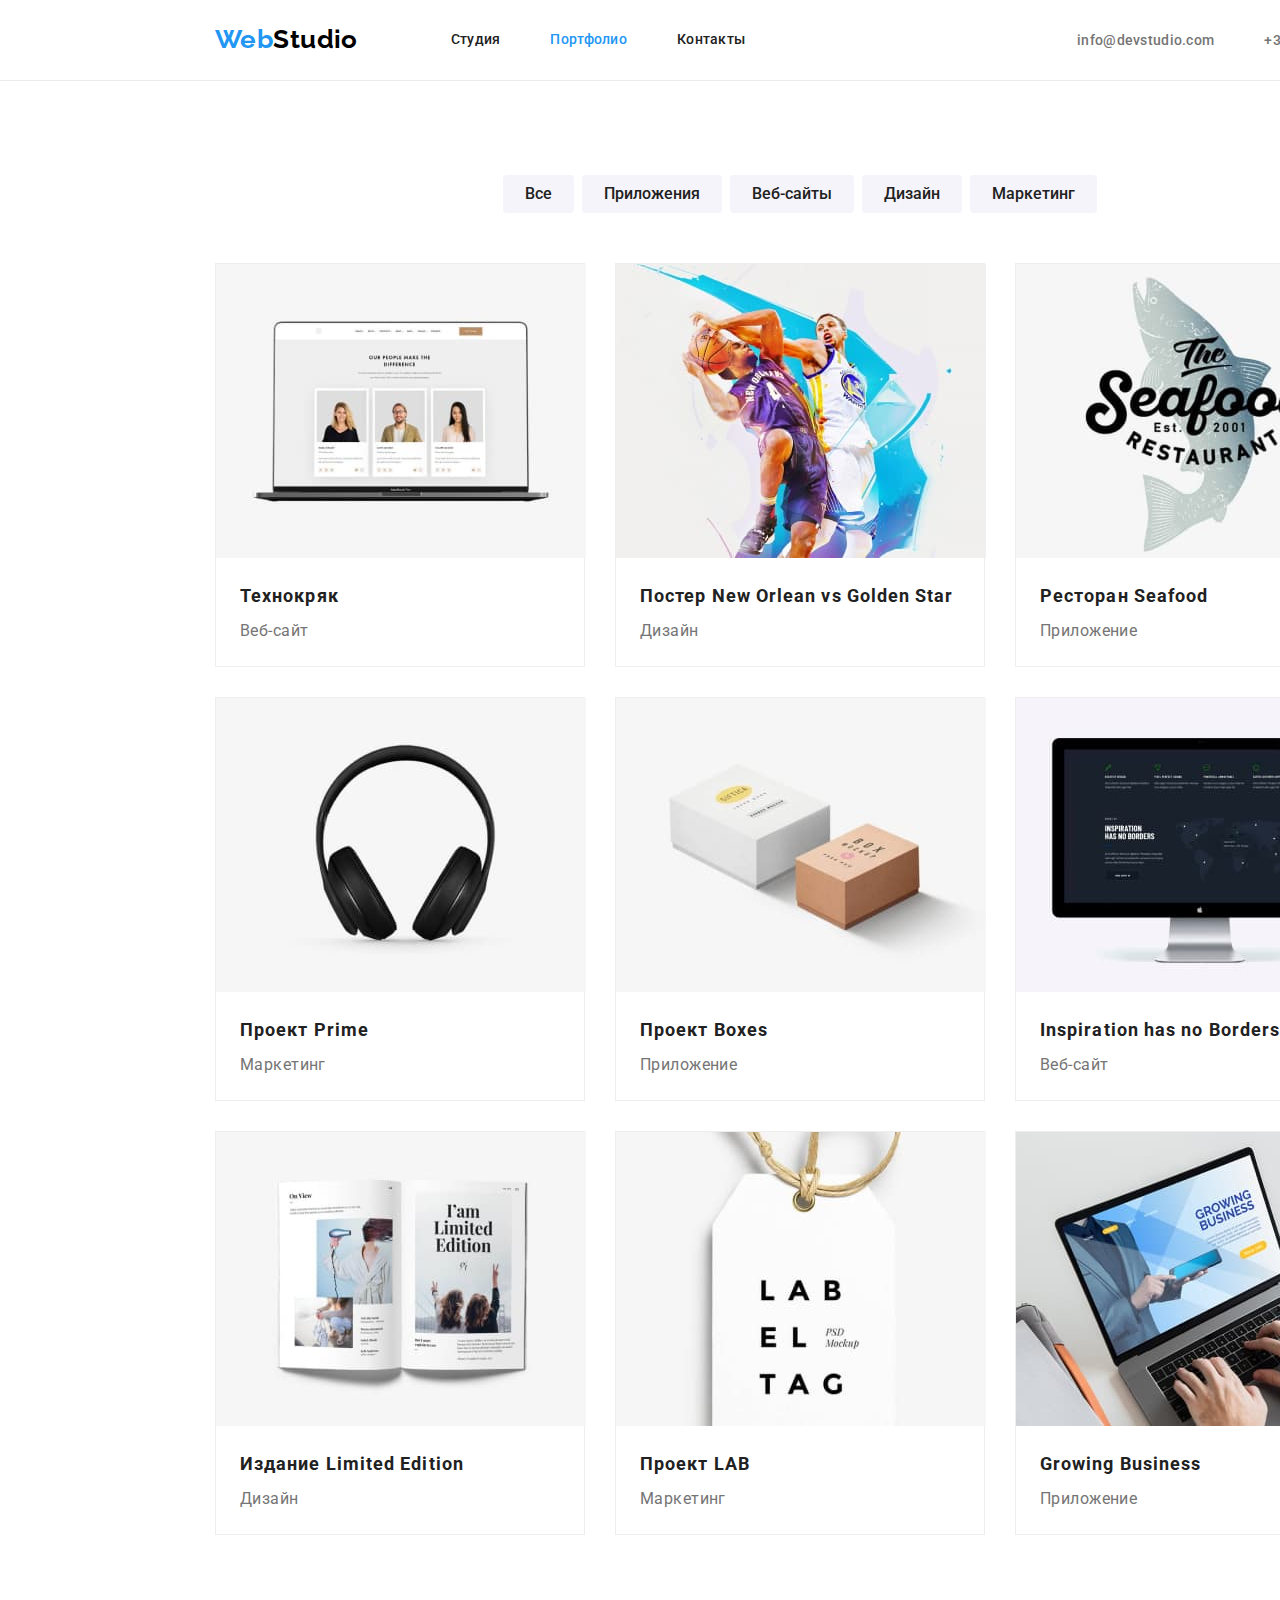
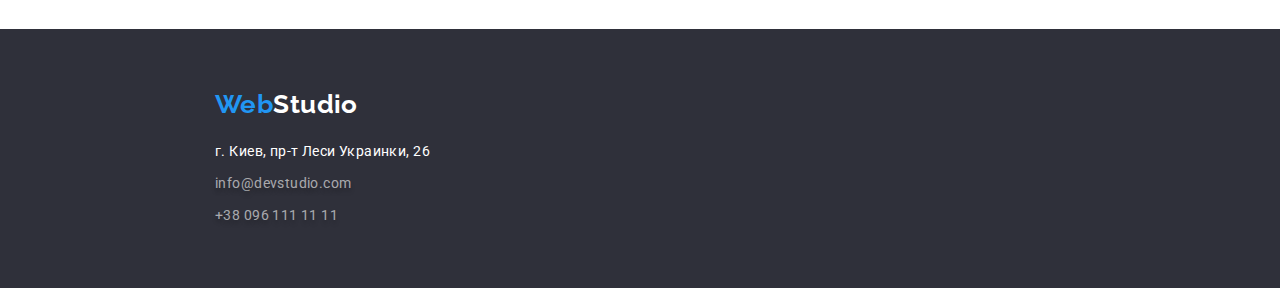
==== portfolio.html @ 07d48ff0 "Скопировал файлы для работы с ДЗ№4" ====
<!DOCTYPE html>
<html lang="ru">
<head>
    <meta charset="UTF-8">
    <meta http-equiv="X-UA-Compatible" content="IE=edge">
    <meta name="viewport" content="width=device-width, initial-scale=1.0">
    <title>Портфолио</title>
    <link rel="preconnect" href="https://fonts.googleapis.com">
    <link rel="preconnect" href="https://fonts.gstatic.com" crossorigin>
    <link href="https://fonts.googleapis.com/css2?family=Raleway:wght@700&family=Roboto:wght@400;500;700;900&display=swap"
        rel="stylesheet">
    <link rel="stylesheet" href="./css/modern-normalize.css">
    <link rel="stylesheet" href="./css/styles.css">
</head>
<body>
    
    <!-- Шапка -->
    <header>
        <div class="container flex">
            <!-- Навигация по сайту -->
            <a href="./index.html" class="logo-head" lang="en"><span class="logo-accent">Web</span>Studio</a>
            <nav class="navigation">
                <ul class="site-nav">
                    <li class="item"><a href="./index.html" class="link">Студия</a></li>
                    <li class="item"><a href="./portfolio.html" class="link current">Портфолио</a></li>
                    <li class="item"><a href="" class="link">Контакты</a></li>
                </ul>
            </nav>
            <ul class="contact-nav">
                <li class="item"><a href="mailto:info@devstudio.com" class="link">info@devstudio.com</a></li>
                <li class="item"><a href="tel:+380961111111" class="link">+38 096 111 11 11</a></li>
            </ul>
        </div>
    </header>

    <!-- Раздел с уникальным контентом -->
    <main>
        <!-- Секция с набором проектов и их сортировкой -->
        <section class="section portfolio">
            <div class="container">
                <h1 class="section-title hide">Портфолио</h1>
                <ul class="filter-buttons">
                    <li class="item"><button type="button" class="portfolio-button">Все</button></li>
                    <li class="item"><button type="button" class="portfolio-button">Приложения</button></li>
                    <li class="item"><button type="button" class="portfolio-button">Веб-сайты</button></li>
                    <li class="item"><button type="button" class="portfolio-button">Дизайн</button></li>
                    <li class="item"><button type="button" class="portfolio-button">Маркетинг</button></li>
                </ul>

                <ul class="filter">
                    <li class="item">
                        <a href="#" class="link"> 
                            <img class="posters" src="images/poster1.jpg" alt="Технокряк" width="370">
                            <h2 class="title">Технокряк</h2>
                            <p class="text">Веб-сайт</p>
                        </a>
                    </li>
                    <li class="item">
                        <a href="#" class="link">
                            <img class="posters" src="images/poster2.jpg" alt="Постер New Orlean vs Golden Star" width="370">
                            <h2 class="title">Постер <span lang="en">New Orlean vs Golden Star</span></h2>
                            <p class="text">Дизайн</p>
                        </a>
                    </li>
                    <li class="item">
                        <a href="#" class="link">
                            <img class="posters" src="images/poster3.jpg" alt="Ресторан Seafood" width="370">
                            <h2 class="title">Ресторан <span lang="en">Seafood</span></h2>
                            <p class="text">Приложение</p>
                        </a>
                    </li>
                    <li class="item">
                        <a href="#" class="link">
                            <img class="posters" src="images/poster4.jpg" alt="Проект Prime" width="370">
                            <h2 class="title">Проект <span lang="en">Prime</span></h2>
                            <p class="text">Маркетинг</p>
                        </a>
                    </li>
                    <li class="item">
                        <a href="#" class="link">
                            <img class="posters" src="images/poster5.jpg" alt="Проект Boxes" width="370">
                            <h2 class="title">Проект <span lang="en">Boxes</span></h2>
                            <p class="text">Приложение</p>
                        </a>
                    </li>
                    <li class="item">
                        <a href="#" class="link">
                            <img class="posters" src="images/poster6.jpg" alt="Inspiration has no Borders" width="370">
                            <h2 class="title" lang="en">Inspiration has no Borders</h2>
                            <p class="text">Веб-сайт</p>
                        </a>
                    </li>
                    <li class="item">
                        <a href="#" class="link">
                            <img class="posters" src="images/poster7.jpg" alt="Издание Limited Edition" width="370">
                            <h2 class="title">Издание <span lang="en">Limited Edition</span></h2>
                            <p class="text">Дизайн</p>
                        </a>
                    </li>
                    <li class="item">
                        <a href="#" class="link">
                            <img class="posters" src="images/poster8.jpg" alt="Проект LAB" width="370">
                            <h2 class="title">Проект <span lang="en">LAB</span></h2>
                            <p class="text">Маркетинг</p>
                        </a>
                    </li>
                    <li class="item">
                        <a href="#" class="link">
                            <img class="posters" src="images/poster9.jpg" alt="Growing Business" width="370">
                            <h2 class="title" lang="en">Growing Business</h2>
                            <p class="text">Приложение</p>
                        </a>
                    </li>
                </ul>
            </div>
        </section>
    </main>

    <!-- Подвал -->
    <footer class="footer">
        <div class="container">
            <a href="./index.html" class="logo-foot" lang="en"><span class="logo-accent">Web</span>Studio</a>
            <address>
                <ul class="address">
                    <li class="item"><a href="https://goo.gl/maps/6MaBWdPsoocgWnQo9" class="link">г. Киев, пр-т Леси Украинки, 26</a></li>
                    <li class="item"><a href="mailto:info@devstudio.com" class="link-opacity">info@devstudio.com</a></li>
                    <li><a href="tel:+380961111111" class="link-opacity">+38 096 111 11 11</a></li>
                </ul>
            </address>
        </div>
    </footer>

</body>
</html>
---- css/styles.css ----
/* Объявление css-переменных */
:root {
  --primary-text-color: #757575;
  --title-text-color: #212121;
  --accent-color: #2196f3;
  --primary-white-color: #ffffff;
  --primary-black-color: #000000;
  --secondary-bg-color: #2f303a;
  --primary-button-bg-color: #f5f4fa;
  --primary-border-color: #ececec;
}

/* Свойства всей страницы */
body {
  width: 1600px;
  margin: auto auto;
  background-color: var(--primary-white-color);
  color: var(--primary-text-color);

  font-family: Roboto, sans-serif;
  font-size: 14px;
  font-weight: 400;
  letter-spacing: 0.03em;
}

/* Сброс всех точек возле элементов списка */
ul {
  list-style: none;
}

/* сброс всех отступов */
h1,
h2,
h3,
h4,
h5,
h6,
p,
ul {
  margin-top: 0;
  margin-bottom: 0;
}

/* ШАПКА */
header {
  border-bottom: 1px solid var(--primary-border-color);
}

/* Логотип (текст) */
.container.flex {
  display: flex;
  align-items: center;
  justify-content: flex-start;
}

.logo-head {
  margin-right: 93px;

  color: var(--primary-black-color);

  font-family: Raleway, sans-serif;
  font-weight: 700;
  font-size: 26px;
  line-height: 1.2;
  text-decoration: none;
}

.logo-accent {
  color: var(--accent-color);
}

/* Навигация по сайту */
.site-nav {
  display: flex;
  padding-left: 0;
}

.site-nav .item:not(:last-child) {
  margin-right: 50px;
}

.site-nav .link {
  display: block;
  padding-top: 32px;
  padding-bottom: 32px;

  color: var(--title-text-color);

  font-weight: 500;
  line-height: 1.14;
  letter-spacing: 0.02em;
  text-decoration: none;
}

.site-nav .link.current {
  color: var(--accent-color);
}

.site-nav .link:hover,
.site-nav .link:focus {
  color: var(--accent-color);
}

/* Навигация по авторизации */
.contact-nav {
  display: flex;
  margin-left: auto;
}

.contact-nav .item + .item {
  margin-left: 50px;
}

.contact-nav .link {
  color: var(--primary-text-color);

  font-weight: 500;
  line-height: 1.14;
  letter-spacing: 0.02em;
  text-decoration: none;
}

.contact-nav .link:hover,
.contact-nav .link:focus {
  color: var(--accent-color);
}

/* ТЕЛО */
/* Настройка свойств блока героя */
.hero {
  background-color: var(--secondary-bg-color);
  text-align: center;
  height: 600px;
  margin-bottom: 94px;
}

.hero-title {
  color: var(--primary-white-color);

  font-weight: 900;
  font-size: 44px;
  line-height: 1.36;
  letter-spacing: 0.06em;
  text-transform: uppercase;
  padding-top: 200px;
  margin-bottom: 30px;
}
/* Настройка отображения кнопок */
.button {
  /* display: flex;
  align-items: center; */
  text-align: center;
  color: var(--primary-white-color);
  background-color: var(--accent-color);

  font-family: Roboto, sans-serif;
  font-weight: 700;
  font-size: 16px;
  line-height: 1.87;
  letter-spacing: 0.06em;
  cursor: pointer;
  border: none;

  border-radius: 4px;
  padding: 10px 30px;
  margin: 0 auto;
  width: 200px;
  height: 50px;
}

.button:hover,
.button:focus {
  color: var(--accent-color);
  background-color: var(--primary-white-color);
}

.portfolio-button {
  padding: 6px 22px;
  text-align: center;
  color: var(--title-text-color);
  background-color: var(--primary-button-bg-color);

  font-family: Roboto, sans-serif;
  font-weight: 500;
  font-size: 16px;
  line-height: 1.62;
  cursor: pointer;

  border: none;
  box-shadow: none;
  border-radius: 4px;
}

.portfolio-button:hover,
.portfolio-button:focus {
  color: var(--primary-white-color);
  background-color: var(--accent-color);
  box-shadow: 0px 3px 1px rgba(0, 0, 0, 0.1), 0px 1px 2px rgba(0, 0, 0, 0.08),
    0px 2px 2px rgba(0, 0, 0, 0.12);
}

/* Настройка свойств секций */
.section {
  color: var(--primary-text-color);

  line-height: 1.71;
  margin-bottom: 94px;
}

.section.last {
  margin-bottom: 0;
  width: 1600px;
  background-color: var(--primary-button-bg-color);
}

.section-title {
  color: var(--title-text-color);

  font-weight: 700;
  font-size: 36px;
  line-height: 1.17;
  text-align: center;

  margin-bottom: 50px;
}

.section-title.hide {
  display: none;
}

/* Настройка секции "Особенности" */
.features {
  display: flex;
  padding-left: 0;
  width: calc((100% - 90px) / 4);
  color: var(--primary-text-color);
}

.features .item:not(:last-child) {
  margin-right: 30px;
}

.features .title {
  color: var(--title-text-color);

  font-weight: 700;
  line-height: 16.41px;
  text-transform: uppercase;

  margin-bottom: 10px;
}

.features .item {
  min-width: 270px;
}

/* Настройка секции "Чем мы занимаемся" */
.our-work {
  display: flex;
  padding-left: 0;
}

.our-work .item:not(:last-child) {
  margin-right: 30px;
}

/* Настройка секции "Наша команда" */
.our-team {
  display: flex;
  padding-left: 0;
  padding-bottom: 94px;
  color: var(--primary-text-color);

  font-size: 16px;
  line-height: 19px;
}

.our-team .cards:not(:last-child) {
  margin-right: 30px;
}

.our-team .cards {
  background: var(--primary-white-color);
  box-shadow: 0px 1px 3px rgba(0, 0, 0, 0.12), 0px 1px 1px rgba(0, 0, 0, 0.14),
    0px 2px 1px rgba(0, 0, 0, 0.2);
  border-radius: 0px 0px 4px 4px;
}

.our-team .title {
  text-align: center;
  color: var(--title-text-color);

  font-weight: 500;
  font-size: 16px;
  line-height: 18.75px;

  margin-bottom: 10px;
}

.section-title.team {
  padding-top: 94px;
}

.our-team .workers {
  display: block;
  margin-bottom: 30px;
}

.cards .text {
  text-align: center;
  padding-bottom: 31px;
}

/* ПОДВАЛ */
.footer {
  background-color: var(--secondary-bg-color);
}

.logo-foot {
  color: var(--primary-white-color);

  font-family: Raleway, sans-serif;
  font-weight: 700;
  font-size: 26px;
  line-height: 1.2;
  text-decoration: none;

  display: inline-block;
  padding-top: 60px;
  margin-bottom: 20px;
}

.address .link {
  color: var(--primary-white-color);

  font-style: inherit;
  line-height: 1.71;
  text-decoration: none;
}

.address {
  font-style: normal;
  padding-bottom: 60px;
  padding-left: 0;
}

.address .link-opacity {
  color: rgba(255, 255, 255, 0.6);

  line-height: 1.71;
  text-decoration: none;
  text-shadow: 0px 4px 4px rgba(0, 0, 0, 0.25);
}

.address > .item {
  margin-bottom: 8px;
}
/* Контент вкладки "Портфолио" */
.filter-buttons {
  display: flex;
  justify-content: center;
  padding-left: 0;
  padding-top: 94px;
  margin-bottom: 50px;
}

.filter-buttons .item:not(:last-child) {
  margin-right: 8px;
}

.filter {
  display: flex;
  flex-wrap: wrap;
  padding-left: 0;
  padding-bottom: 94px;

  font-size: 16px;
  line-height: 1.87;
}

.filter .item {
  margin-right: 30px;
  margin-bottom: 30px;
}

.filter .item:nth-child(3n) {
  margin-right: 0;
}

.filter .item:nth-last-child(-n + 3) {
  margin-bottom: 0;
}

.filter .link {
  color: var(--primary-text-color);
  display: inline-block;
  width: 370px;
  background: var(--primary-white-color);
  border: 1px solid #eeeeee;
}

.filter .posters {
  display: block;
}

.filter .title {
  color: var(--title-text-color);

  font-weight: 700;
  font-size: 18px;
  line-height: 2;
  letter-spacing: 0.06em;
}

.link {
  text-decoration: none;
}

.container {
  width: 1200px;
  margin: 0 auto;
  padding-left: 15px;
  padding-right: 15px;

  /* outline: 2px solid tomato; */
}

.section.portfolio {
  margin-bottom: 0;
}

.link > .posters {
  margin-bottom: 20px;
}

.link > .title {
  margin-bottom: 2px;
  padding-left: 24px;
}

.link > .text {
  padding-bottom: 20px;
  padding-left: 24px;
}
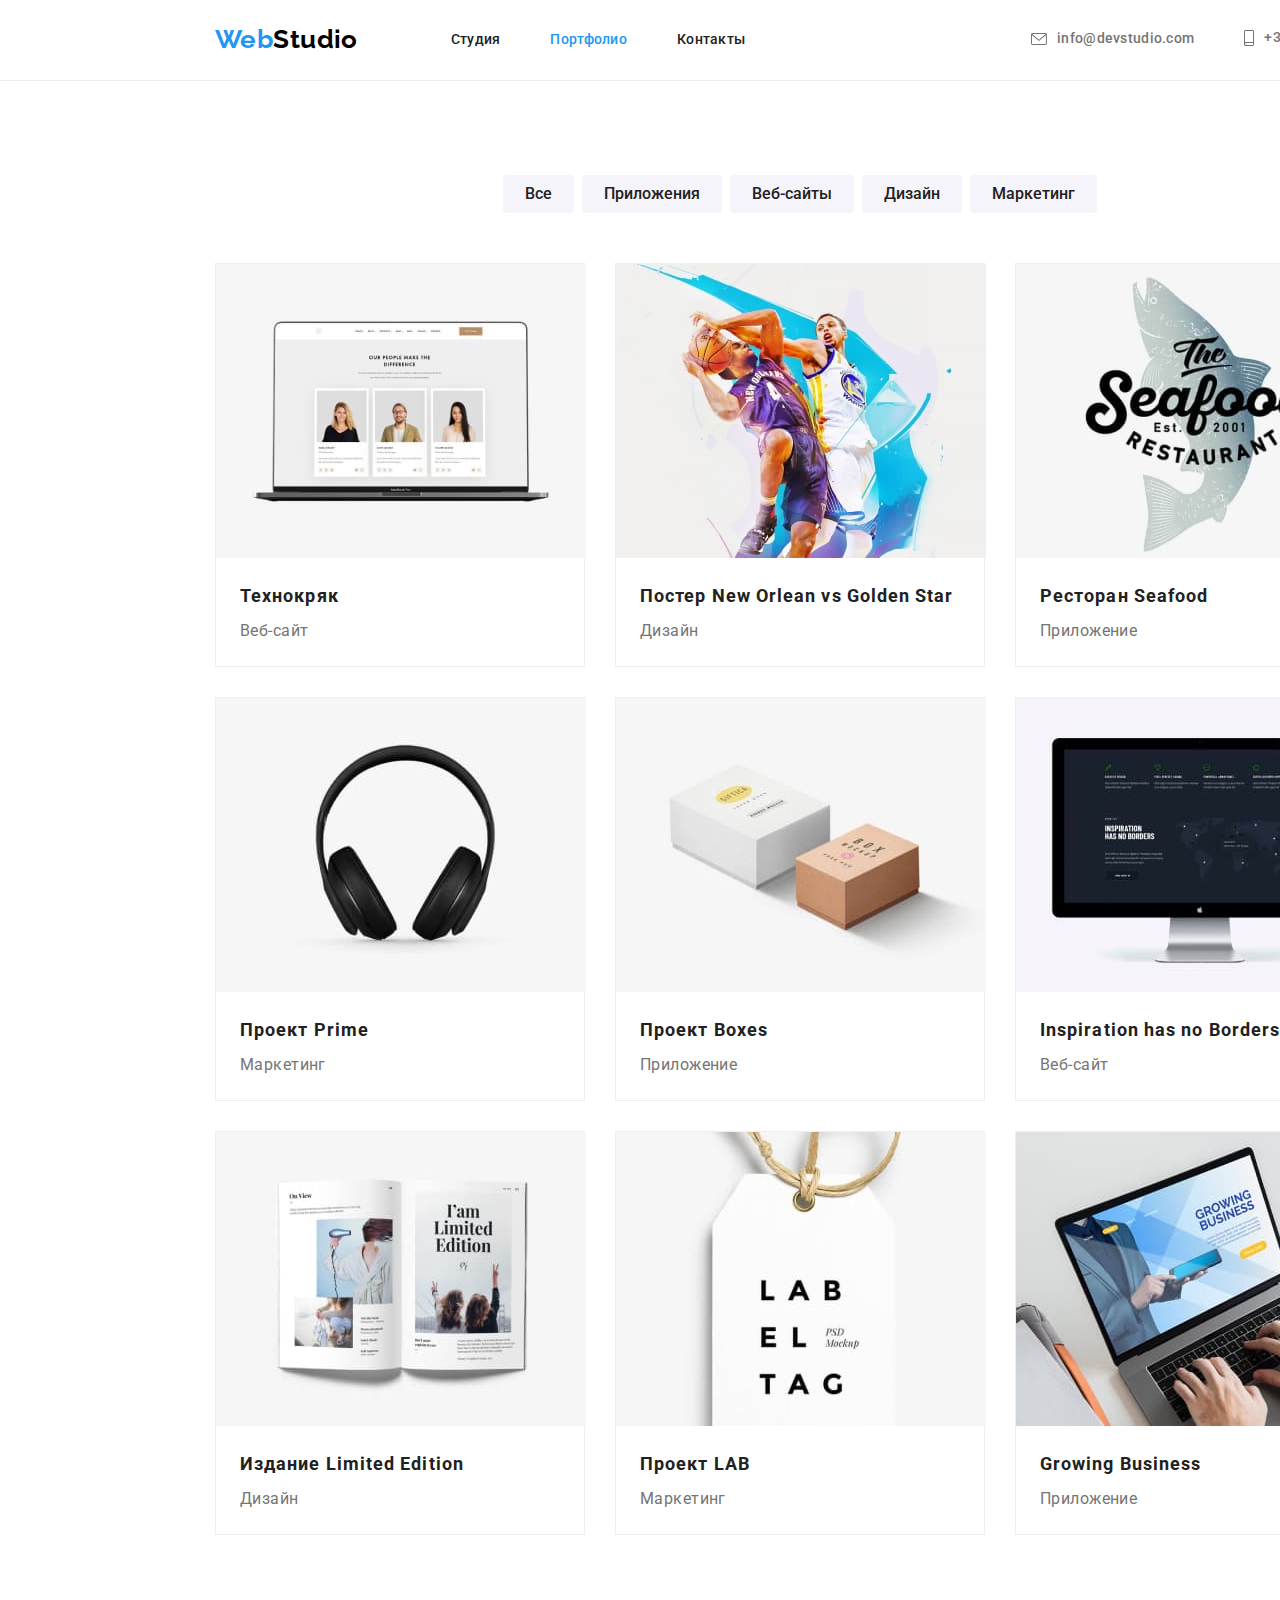
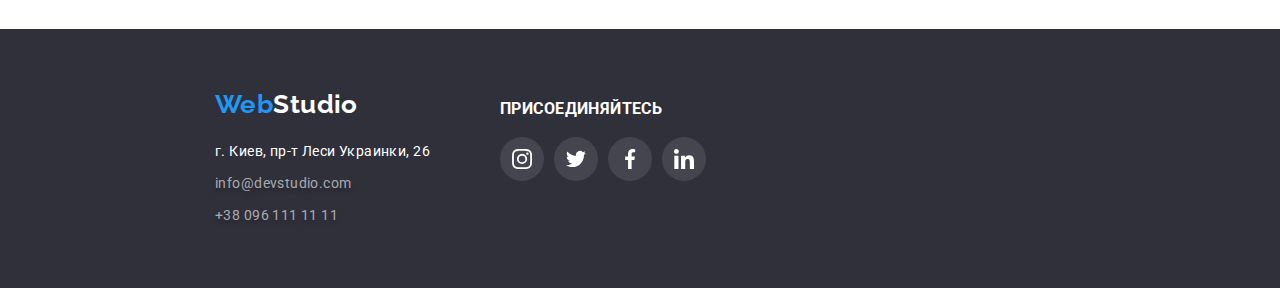
==== commit 6ac17d9a: "Доделал страницу портфолио" ====
--- a/portfolio.html
+++ b/portfolio.html
@@ -27,8 +27,18 @@
                 </ul>
             </nav>
             <ul class="contact-nav">
-                <li class="item"><a href="mailto:info@devstudio.com" class="link">info@devstudio.com</a></li>
-                <li class="item"><a href="tel:+380961111111" class="link">+38 096 111 11 11</a></li>
+                <li class="item">
+                    <a href="mailto:info@devstudio.com" class="link">
+                        <svg class="mail-icon">
+                            <use href="../images/icons.svg#veicon-enlope-hover"></use>
+                        </svg>info@devstudio.com</a>
+                </li>
+                <li class="item">
+                    <a href="tel:+380961111111" class="link">
+                        <svg class="tel-icon">
+                            <use href="../images/icons.svg#icon-smartphone"></use>
+                        </svg>+38 096 111 11 11</a>
+                </li>
             </ul>
         </div>
     </header>
@@ -117,16 +127,54 @@
     </main>
 
     <!-- Подвал -->
+    <!-- Подвал -->
     <footer class="footer">
         <div class="container">
-            <a href="./index.html" class="logo-foot" lang="en"><span class="logo-accent">Web</span>Studio</a>
-            <address>
-                <ul class="address">
-                    <li class="item"><a href="https://goo.gl/maps/6MaBWdPsoocgWnQo9" class="link">г. Киев, пр-т Леси Украинки, 26</a></li>
-                    <li class="item"><a href="mailto:info@devstudio.com" class="link-opacity">info@devstudio.com</a></li>
-                    <li><a href="tel:+380961111111" class="link-opacity">+38 096 111 11 11</a></li>
+            <div class="conection">
+                <a href="./index.html" class="logo-foot" lang="en"><span class="logo-accent">Web</span>Studio</a>
+                <address>
+                    <ul class="address">
+                        <li class="item"><a href="https://goo.gl/maps/6MaBWdPsoocgWnQo9" class="link">г. Киев, пр-т Леси
+                                Украинки, 26</a></li>
+                        <li class="item"><a href="mailto:info@devstudio.com" class="link-opacity">info@devstudio.com</a>
+                        </li>
+                        <li><a href="tel:+380961111111" class="link-opacity ">+38 096 111 11 11</a></li>
+                    </ul>
+                </address>
+            </div>
+            <div class="join-us">
+                <h3 class="title">Присоединяйтесь</h3>
+                <ul class="colladge-join">
+                    <li class="item">
+                        <a href="https://www.instagram.com/" class="link-join">
+                            <svg class="icon-join">
+                                <use href="../images/icons.svg#icon-instagram"></use>
+                            </svg>
+                        </a>
+                    </li>
+                    <li class="item">
+                        <a href="https://twitter.com/" class="link-join">
+                            <svg class="icon-join">
+                                <use href="../images/icons.svg#icon-twitter"></use>
+                            </svg>
+                        </a>
+                    </li>
+                    <li class="item">
+                        <a href="https://facebook.com/" class="link-join">
+                            <svg class="icon-join">
+                                <use href="../images/icons.svg#icon-facebook"></use>
+                            </svg>
+                        </a>
+                    </li>
+                    <li class="item">
+                        <a href="https://linkedin.com/" class="link-join">
+                            <svg class="icon-join">
+                                <use href="../images/icons.svg#icon-linkedin"></use>
+                            </svg>
+                        </a>
+                    </li>
                 </ul>
-            </address>
+            </div>
         </div>
     </footer>
 
--- a/css/styles.css
+++ b/css/styles.css
@@ -8,6 +8,7 @@
   --secondary-bg-color: #2f303a;
   --primary-button-bg-color: #f5f4fa;
   --primary-border-color: #ececec;
+  --primary-icon-color: #afb1b8;
 }
 
 /* Свойства всей страницы */
@@ -105,6 +106,8 @@
 .contact-nav {
   display: flex;
   margin-left: auto;
+  align-items: center;
+  padding-left: 0;
 }
 
 .contact-nav .item + .item {
@@ -112,6 +115,8 @@
 }
 
 .contact-nav .link {
+  display: inline-flex;
+  align-items: center;
   color: var(--primary-text-color);
 
   font-weight: 500;
@@ -120,10 +125,39 @@
   text-decoration: none;
 }
 
-.contact-nav .link:hover,
-.contact-nav .link:focus {
+.item > .link:hover,
+.item > .link:focus {
   color: var(--accent-color);
 }
+
+.item > .link:hover .mail-icon,
+.item > .link:focus .mail-icon {
+  fill: var(--accent-color);
+}
+
+.item > .link:hover .tel-icon,
+.item > .link:focus .tel-icon {
+  fill: var(--accent-color);
+}
+
+.mail-icon {
+  width: 16px;
+  height: 12px;
+  margin-right: 10px;
+  fill: var(--primary-text-color);
+}
+
+.tel-icon {
+  width: 10px;
+  height: 16px;
+  margin-right: 10px;
+  fill: var(--primary-text-color);
+}
+
+/* .contact-nav .mail-icon:hover,
+.contact-nav .mail-icon:focus {
+  fill: var(--accent-color);
+} */
 
 /* ТЕЛО */
 /* Настройка свойств блока героя */
@@ -134,6 +168,13 @@
   margin-bottom: 94px;
 }
 
+.hero-image {
+  max-width: 1600px;
+  height: 600px;
+  background-image: linear-gradient(to right, rgba(47, 48, 58, 0.4), rgba(47, 48, 58, 0.4)),
+    url(../images/hero.jpg);
+}
+
 .hero-title {
   color: var(--primary-white-color);
 
@@ -208,7 +249,7 @@
 }
 
 .section.last {
-  margin-bottom: 0;
+  margin-bottom: 94px;
   width: 1600px;
   background-color: var(--primary-button-bg-color);
 }
@@ -252,6 +293,21 @@
 
 .features .item {
   min-width: 270px;
+}
+
+.bg-color-features {
+  display: inline-flex;
+  width: 270px;
+  background: var(--primary-button-bg-color);
+  border-radius: 4px;
+  margin-bottom: 30px;
+  padding: 0;
+}
+
+.icon-features {
+  width: 70px;
+  height: 70px;
+  margin: 25px 100px;
 }
 
 /* Настройка секции "Чем мы занимаемся" */
@@ -308,12 +364,151 @@
 
 .cards .text {
   text-align: center;
-  padding-bottom: 31px;
-}
-
+  margin-bottom: 16px;
+}
+
+.colladge {
+  display: flex;
+  justify-content: center;
+  padding-left: 0;
+  padding-bottom: 30px;
+}
+
+.link-team {
+  display: inline-flex;
+  width: 44px;
+  height: 44px;
+  background-size: contain;
+  border-radius: 50%;
+}
+
+.icon-team {
+  width: 20px;
+  height: 20px;
+  margin: 12px;
+  fill: rgba(175, 177, 184, 1);
+}
+
+.colladge .item:not(:last-child) {
+  margin-right: 10px;
+}
+
+.link-team:hover,
+.link-team:focus {
+  background-color: var(--accent-color);
+}
+
+.link-team:hover .icon-team,
+.link-team:focus .icon-team {
+  fill: var(--primary-white-color);
+}
+
+/* Разметка секции "Постоянные клиенты" */
+.client-list {
+  display: flex;
+  justify-content: center;
+  padding-left: 0;
+}
+
+.client-list .client:not(:last-child) {
+  margin-right: 30px;
+}
+
+.client-border {
+  display: block;
+  width: 170px;
+  height: 92px;
+  border: 1px solid;
+  color: var(--primary-icon-color);
+  box-sizing: border-box;
+  border-radius: 4px;
+}
+
+.client-icon {
+  fill: rgba(175, 177, 184, 1);
+}
+
+.client-icon.group1 {
+  width: 41px;
+  height: 46.7px;
+  margin: 23px 65px;
+}
+
+.client .client-border:hover,
+.client .client-border:focus {
+  color: var(--accent-color);
+}
+
+.client .client-border:hover .client-icon.group1,
+.client .client-border:focus .client-icon.group1 {
+  fill: var(--accent-color);
+}
+
+.client-icon.group2 {
+  width: 40px;
+  height: 52px;
+  margin: 20px 65px;
+}
+
+.client .client-border:hover .client-icon.group2,
+.client .client-border:focus .client-icon.group2 {
+  fill: var(--accent-color);
+}
+
+.client-icon.group3 {
+  width: 43px;
+  height: 41px;
+  margin: 25px 63px;
+}
+
+.client .client-border:hover .client-icon.group3,
+.client .client-border:focus .client-icon.group3 {
+  fill: var(--accent-color);
+}
+
+.client-icon.group4 {
+  width: 84px;
+  height: 40px;
+  margin: 25px 43px;
+}
+
+.client .client-border:hover .client-icon.group4,
+.client .client-border:focus .client-icon.group4 {
+  fill: var(--accent-color);
+}
+
+.client-icon.group5 {
+  width: 62px;
+  height: 45px;
+  margin: 23px 54px;
+}
+
+.client .client-border:hover .client-icon.group5,
+.client .client-border:focus .client-icon.group5 {
+  fill: var(--accent-color);
+}
+
+.client-icon.group6 {
+  width: 94px;
+  height: 44px;
+  margin: 24px 38px;
+}
+
+.client .client-border:hover .client-icon.group6,
+.client .client-border:focus .client-icon.group6 {
+  fill: var(--accent-color);
+}
 /* ПОДВАЛ */
 .footer {
   background-color: var(--secondary-bg-color);
+}
+
+.footer > .container {
+  display: flex;
+}
+
+.conection {
+  display: inline-block;
 }
 
 .logo-foot {
@@ -339,6 +534,7 @@
 }
 
 .address {
+  display: inline-block;
   font-style: normal;
   padding-bottom: 60px;
   padding-left: 0;
@@ -399,6 +595,12 @@
   border: 1px solid #eeeeee;
 }
 
+.filter .item:hover,
+.filter .item:focus {
+  box-shadow: 0px 1px 1px rgba(0, 0, 0, 0.12), 0px 4px 4px rgba(0, 0, 0, 0.06),
+    1px 4px 6px rgba(0, 0, 0, 0.16);
+}
+
 .filter .posters {
   display: block;
 }
@@ -442,3 +644,47 @@
   padding-bottom: 20px;
   padding-left: 24px;
 }
+
+.join-us {
+  padding: 72px 0 100px 70px;
+}
+
+.join-us > .title {
+  font-weight: 700;
+  line-height: 16px;
+  text-transform: uppercase;
+
+  color: var(--primary-white-color);
+  margin-bottom: 20px;
+}
+
+.colladge-join {
+  display: flex;
+  padding-left: 0;
+}
+
+.colladge-join .item {
+  background-color: rgba(255, 255, 255, 0.1);
+  border-radius: 50%;
+}
+
+.colladge-join .item:not(:last-child) {
+  margin-right: 10px;
+}
+
+.link-join {
+  display: flex;
+}
+
+.icon-join {
+  width: 20px;
+  height: 20px;
+  margin: 12px;
+  fill: var(--primary-white-color);
+}
+
+.link-join:hover,
+.link-join:focus {
+  background-color: var(--accent-color);
+  border-radius: 50%;
+}
